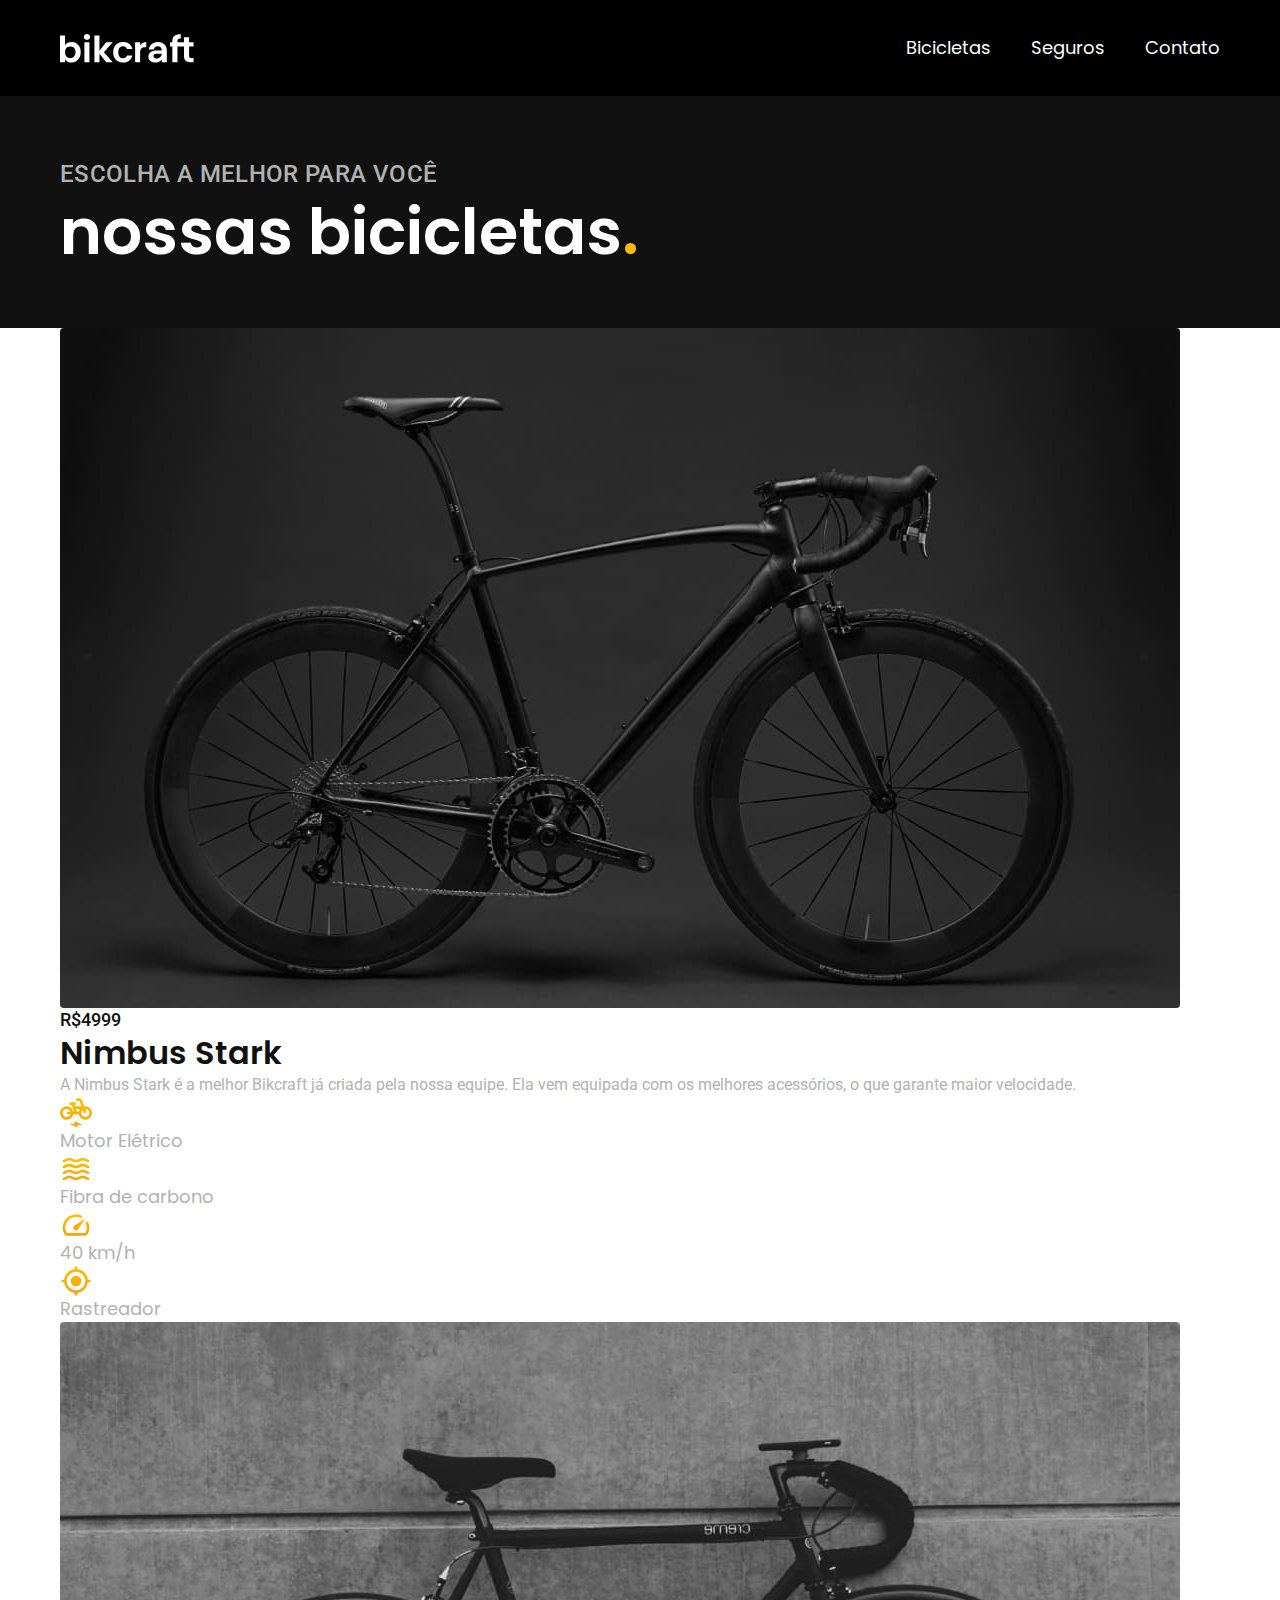
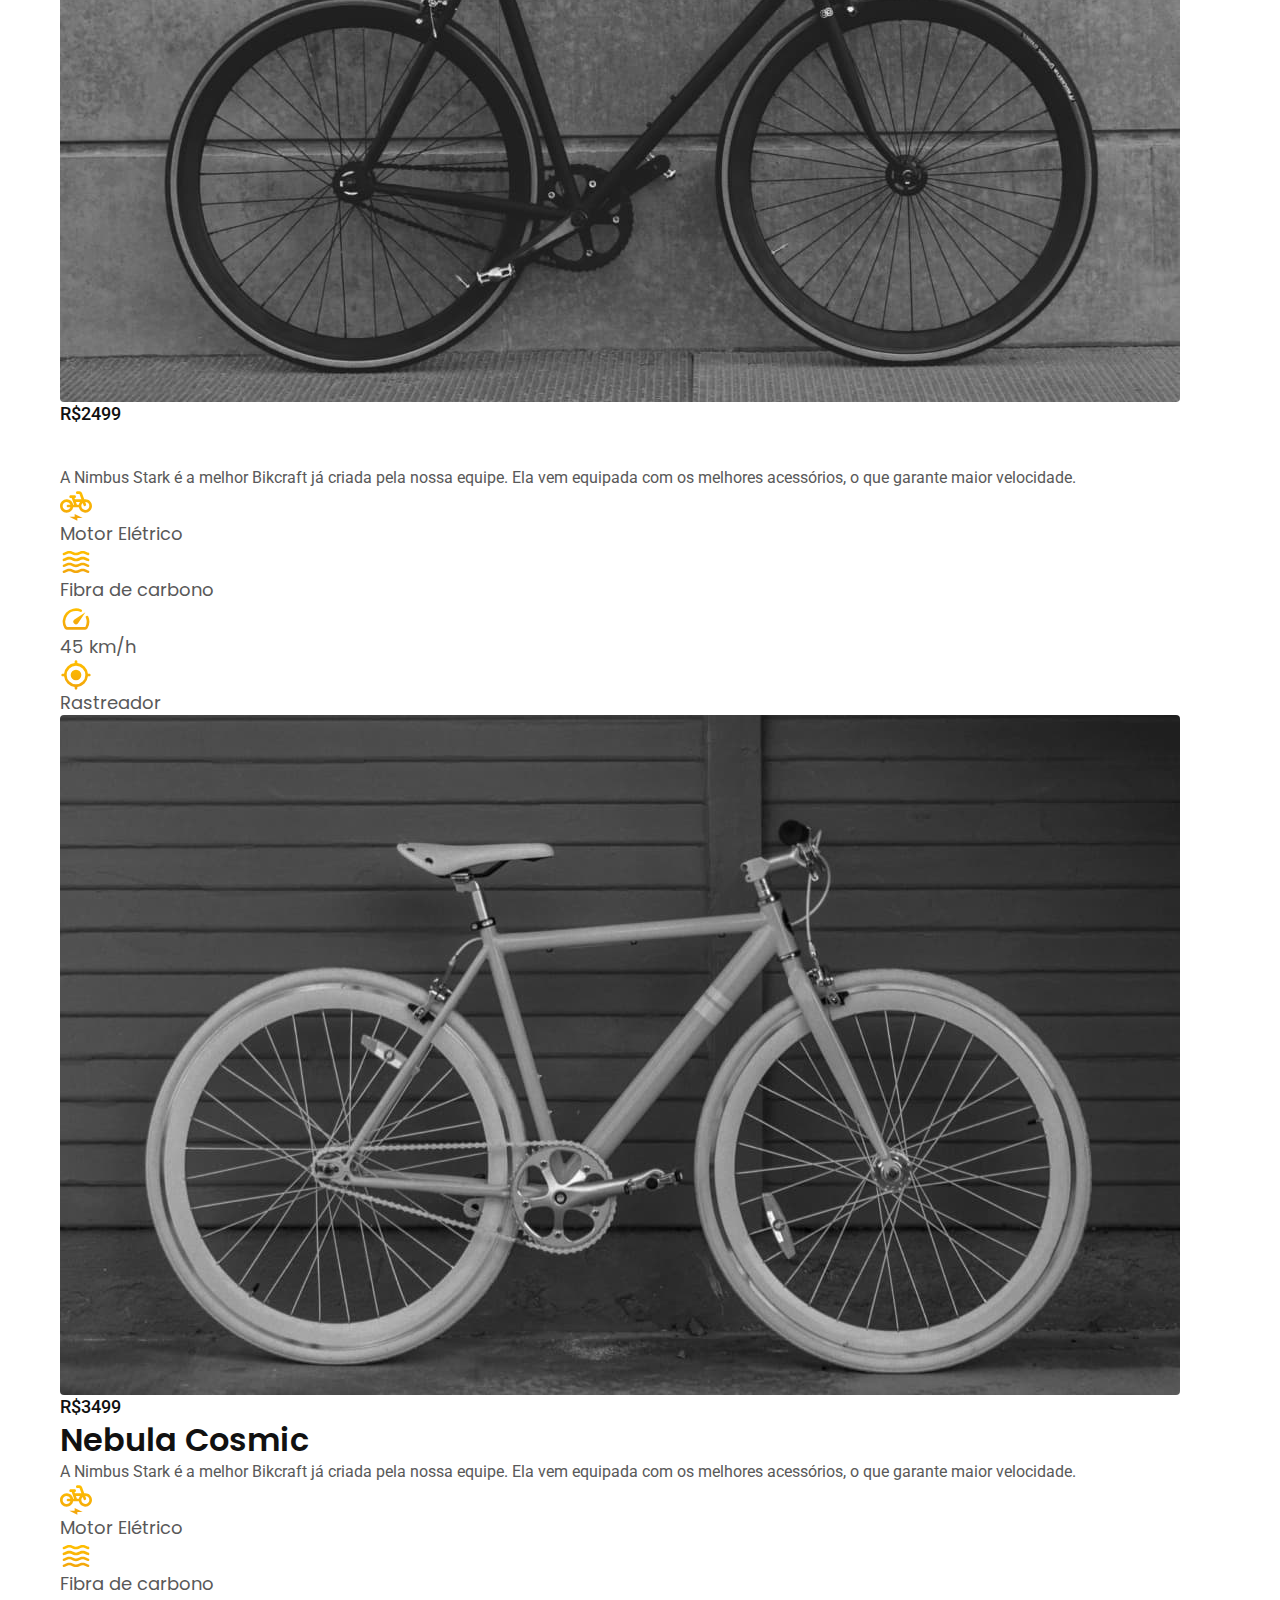
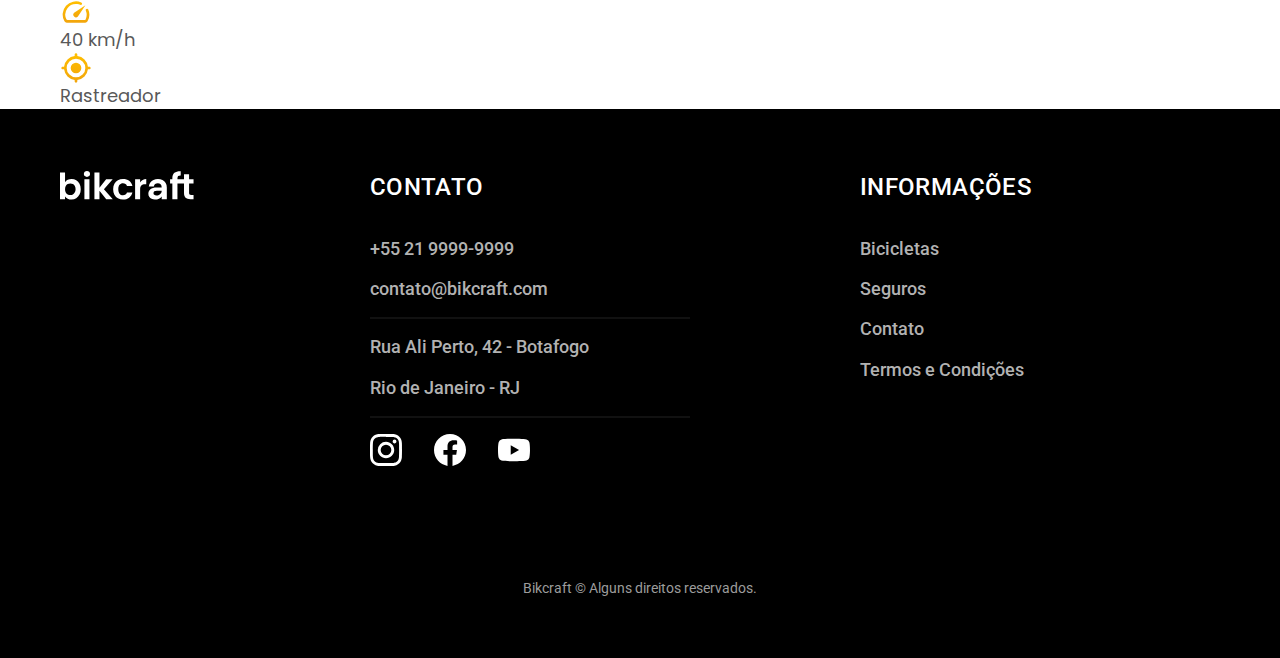
==== bicicletas.html @ c7140c01 "páginas de termos criadas" ====
<!DOCTYPE html>
<html lang="pt-br">

<head>
  <meta charset="UTF-8">
  <meta name="viewport" content="width=device-width, initial-scale=1.0">

  <title>Bicicletas | Bikcraft</title>
  <meta name="description" content="Bicicletas.">

  <link rel="stylesheet" href="./css/style.css">

  <link rel="preconnect" href="https://fonts.googleapis.com">
  <link rel="preconnect" href="https://fonts.gstatic.com" crossorigin>
  <link href="https://fonts.googleapis.com/css2?family=Merriweather:ital,wght@1,900&family=Poppins:wght@400;600&family=Roboto:wght@500&display=swap" rel="stylesheet">
</head>

<body id="bicicletas">
  <header class="header-bg">
    <div class="header container">
      <a href="./">
        <img src="./img/bikcraft.svg" alt="Bikcraft">
      </a>

      <nav aria-label="primaria">
        <ul class="header-menu font-1-m cor-0">
          <li><a href="./bicicletas.html">Bicicletas</a></li>
          <li><a href="./seguros.html">Seguros</a></li>
          <li><a href="./contato.html">Contato</a></li>
        </ul>
      </nav>
    </div>
  </header>
  <main>
    <div class="titulo-bg">
      <div class="titulo container">
        <p class="font-2-l-b cor-5">Escolha a melhor para você</p>
        <H1 class="font-1-xxl cor-0 ">nossas bicicletas<span class="cor-p1">.</span></H1>
      </div>
    </div>

    <div class="bicicletas-bg">
      <div class="bicicleta container">
        <div class="bicicletas-imagem">
          <img src="./img/bicicletas/nimbus.jpg" alt="bicicleta-preta">
          <span class="font-2-m" cor-0>R$4999</span>
        </div>
        <div class="bicicletas-conteudo">
          <h2 class="font-1-xl">Nimbus Stark</h2>
          <p class="font-2-s cor-5">A Nimbus Stark é a melhor Bikcraft já criada pela nossa equipe. Ela vem equipada com os melhores acessórios, o que garante maior velocidade.</p>
          <ul class="font-1-m cor-5">
            <li>
              <img src="./img/icones/eletrica.svg" alt="">
              Motor Elétrico
            </li>
            <li>
              <img src="./img/icones/carbono.svg" alt="">
              Fibra de carbono
            </li>
            <li>
              <img src="./img/icones/velocidade.svg" alt="">
              40 km/h
            </li>
            <li>
              <img src="./img/icones/rastreador.svg" alt="">
              Rastreador
            </li>
          </ul>
        </div>
      </div>

    </div>

    <div class="bicicletas-bg">
      <div class="bicicleta container">
        <div class="bicicletas-imagem">
          <img src="./img/bicicletas/magic.jpg" alt="bicicleta-preta">
          <span class="font-2-m" cor-0>R$2499</span>
        </div>
        <div class="bicicletas-conteudo">
          <h2 class="font-1-xl cor-0">Magic Might</h2>
          <p class="font-2-s cor-8">A Nimbus Stark é a melhor Bikcraft já criada pela nossa equipe. Ela vem equipada com os melhores acessórios, o que garante maior velocidade.</p>
          <ul class="font-1-m cor-8">
            <li>
              <img src="./img/icones/eletrica.svg" alt="">
              Motor Elétrico
            </li>
            <li>
              <img src="./img/icones/carbono.svg" alt="">
              Fibra de carbono
            </li>
            <li>
              <img src="./img/icones/velocidade.svg" alt="">
              45 km/h
            </li>
            <li>
              <img src="./img/icones/rastreador.svg" alt="">
              Rastreador
            </li>
          </ul>
        </div>
      </div>

    </div>

    <div class="bicicletas-bg">
      <div class="bicicleta container">
        <div class="bicicletas-imagem">
          <img src="./img/bicicletas/nebula.jpg" alt="bicicleta-preta">
          <span class="font-2-m" cor-0>R$3499</span>
        </div>
        <div class="bicicletas-conteudo">
          <h2 class="font-1-xl">Nebula Cosmic</h2>
          <p class="font-2-s cor-8">A Nimbus Stark é a melhor Bikcraft já criada pela nossa equipe. Ela vem equipada com os melhores acessórios, o que garante maior velocidade.</p>
          <ul class="font-1-m cor-8">
            <li>
              <img src="./img/icones/eletrica.svg" alt="">
              Motor Elétrico
            </li>
            <li>
              <img src="./img/icones/carbono.svg" alt="">
              Fibra de carbono
            </li>
            <li>
              <img src="./img/icones/velocidade.svg" alt="">
              40 km/h
            </li>
            <li>
              <img src="./img/icones/rastreador.svg" alt="">
              Rastreador
            </li>
          </ul>
        </div>
      </div>

    </div>


  </main>

  <footer class="footer-bg">
    <div class="footer container">
      <img src="./img/bikcraft.svg" alt="Bikcraft">

      <div class="footer-contato">
        <h3 class="font-2-l-b cor-0">Contato</h3>
        <ul class="font-2-m cor-5">
          <li><a href="tel:+552199999999">+55 21 9999-9999</a></li>
          <li><a href="mailto:contato@bikcraft.com">contato@bikcraft.com</a></li>
          <li>Rua Ali Perto, 42 - Botafogo</li>
          <li>Rio de Janeiro - RJ</li>
          <div class="footer-redes">
            <a href="./">
              <img src="./img/redes/instagram.svg" alt="Instagram">
            </a>
            <a href="./">
              <img src="./img/redes/facebook.svg" alt="Facebook">
            </a>
            <a href="./">
              <img src="./img/redes/youtube.svg" alt="Youtube">
            </a>
          </div>
      </div>

      <div class="footer-informacoes">
        <h3 class="font-2-l-b cor-0">Informações</h3>
        <nav>
          <ul class="font-2-m cor-5">
            <li><a href="./bicicletas.html">Bicicletas</a></li>
            <li><a href="./seguros.html">Seguros</a></li>
            <li><a href="./contato.html">Contato</a></li>
            <li><a href="./termos.html">Termos e Condições</a></li>
          </ul>
        </nav>
      </div>
      </ul>
      <p class="footer-copy font-2-xs cor-6">Bikcraft © Alguns direitos reservados.</p>

    </div>
  </footer>
</body>

</html>
---- css/style.css ----
@import "./global/global.css";
@import "./utilidades/tipografia.css";
@import "./utilidades/cores.css";

@import "./global/header.css";
@import "./global/footer.css";

/* Utilidades */
@import "./utilidades/componentes.css";

/* Home */
@import "./home/introducao.css";
@import "./home/tecnologia.css";
@import "./home/parceiros.css";
@import "./home/depoimento.css";

/* Bicicletas */
@import "./bicicletas/bicicletas-lista.css";

/* Seguros */
@import "./home/seguros.css";

/* Termos */
@import "./temos/termos.css";
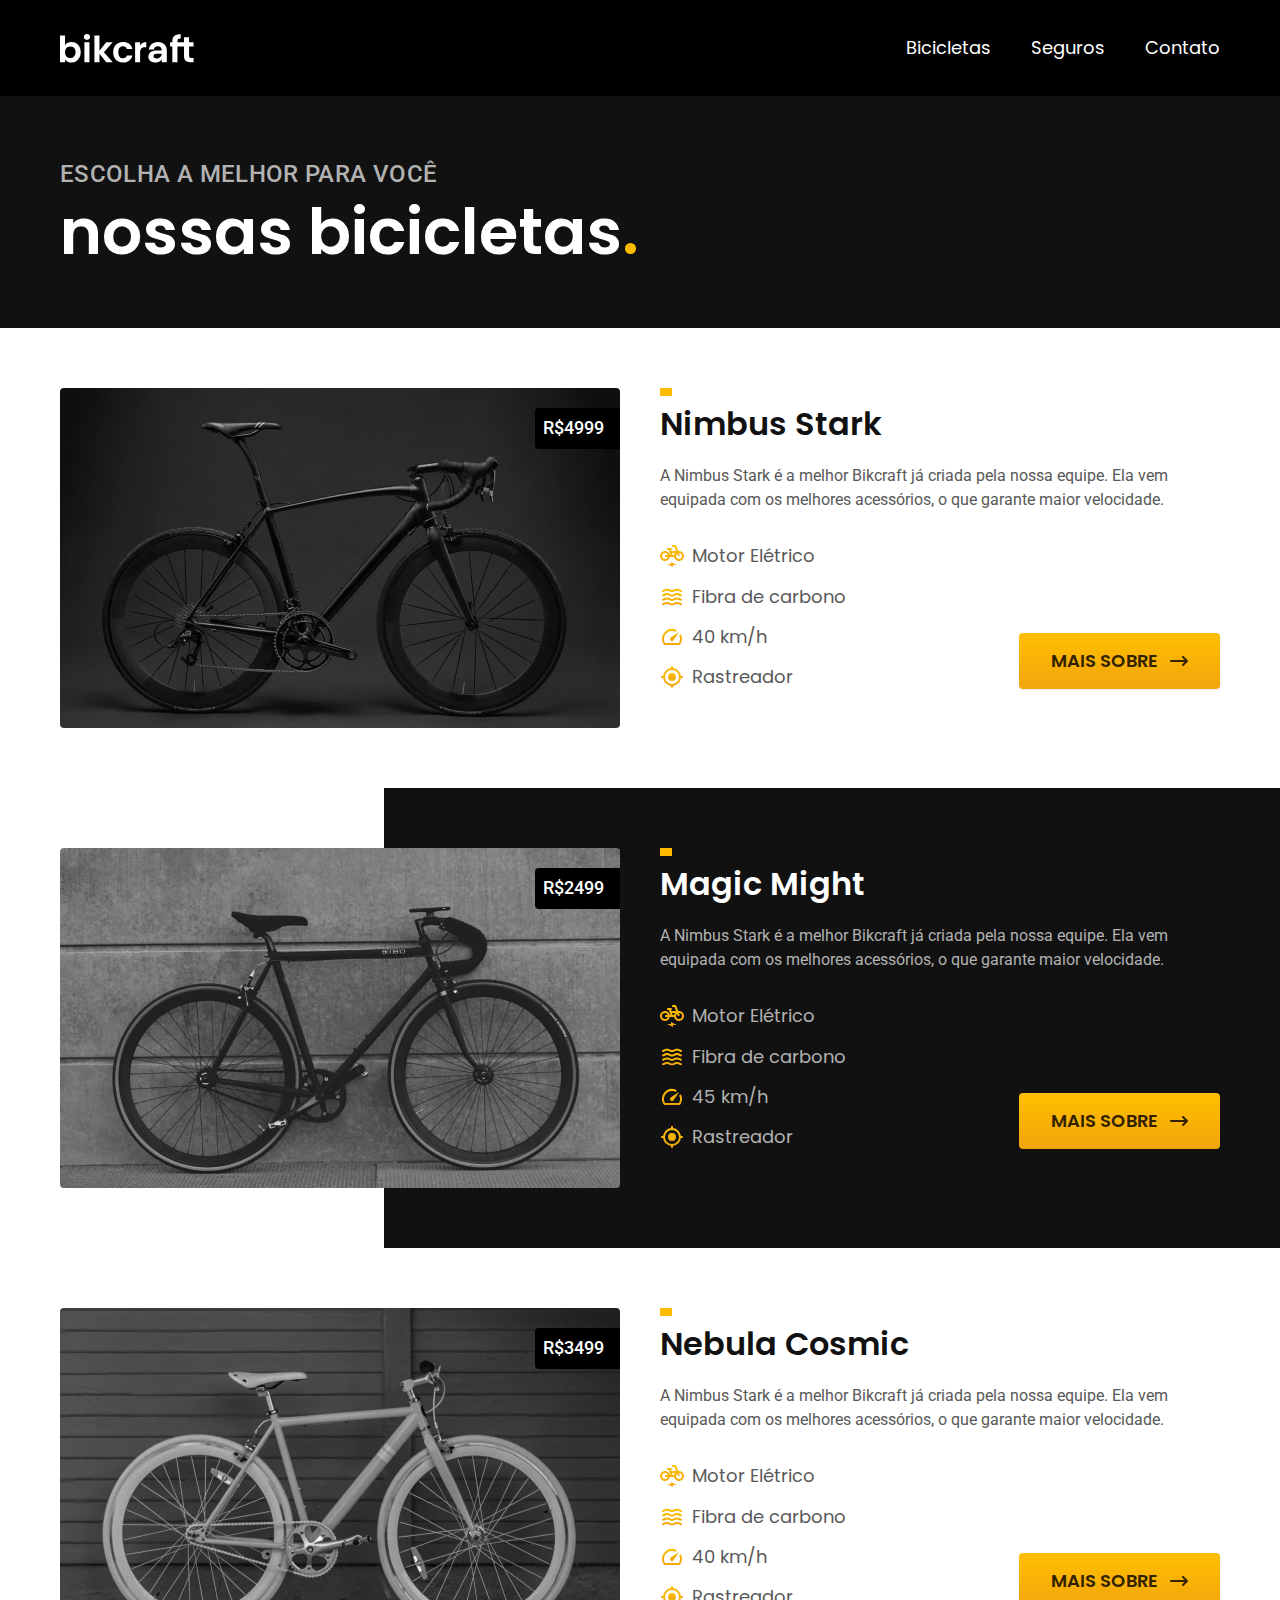
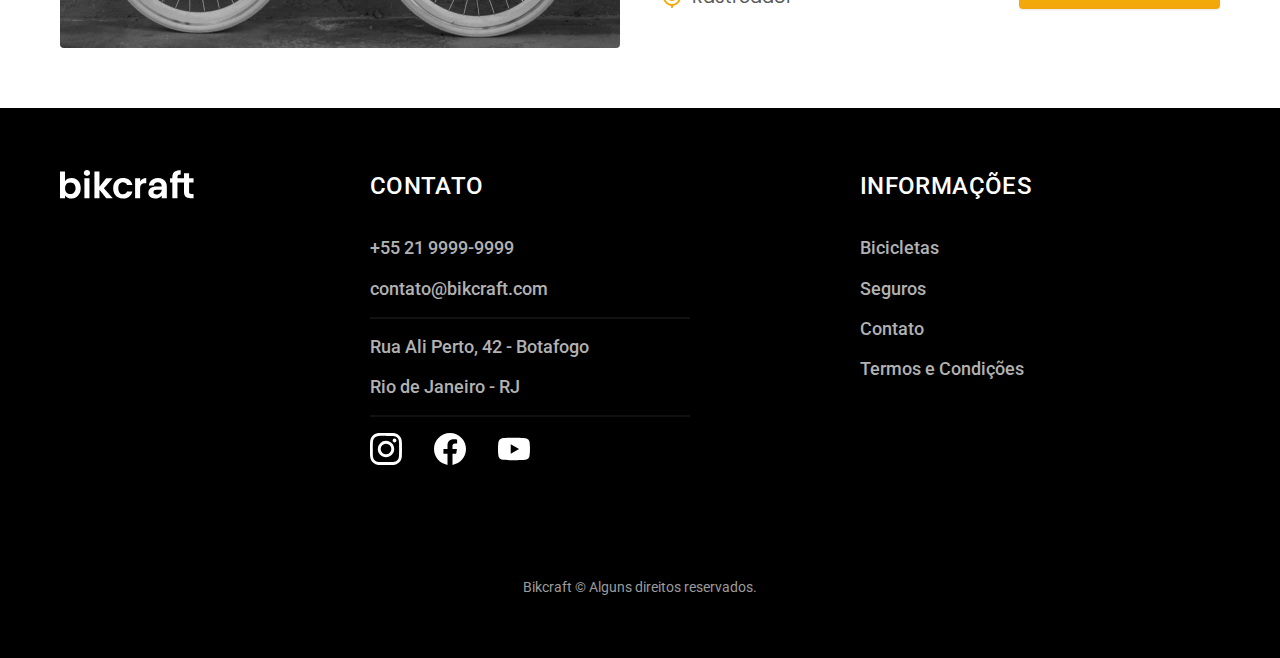
==== commit a07ed844: "criado páginas bicicletas, contato, seguros" ====
--- a/bicicletas.html
+++ b/bicicletas.html
@@ -39,48 +39,48 @@
       </div>
     </div>
 
-    <div class="bicicletas-bg">
-      <div class="bicicleta container">
-        <div class="bicicletas-imagem">
-          <img src="./img/bicicletas/nimbus.jpg" alt="bicicleta-preta">
-          <span class="font-2-m" cor-0>R$4999</span>
-        </div>
-        <div class="bicicletas-conteudo">
-          <h2 class="font-1-xl">Nimbus Stark</h2>
-          <p class="font-2-s cor-5">A Nimbus Stark é a melhor Bikcraft já criada pela nossa equipe. Ela vem equipada com os melhores acessórios, o que garante maior velocidade.</p>
-          <ul class="font-1-m cor-5">
-            <li>
-              <img src="./img/icones/eletrica.svg" alt="">
-              Motor Elétrico
-            </li>
-            <li>
-              <img src="./img/icones/carbono.svg" alt="">
-              Fibra de carbono
-            </li>
-            <li>
-              <img src="./img/icones/velocidade.svg" alt="">
-              40 km/h
-            </li>
-            <li>
-              <img src="./img/icones/rastreador.svg" alt="">
-              Rastreador
-            </li>
-          </ul>
-        </div>
+    <!--Nimbus-->
+    <div class="bicicletas container">
+      <div class="bicicletas-imagem">
+        <img src="./img/bicicletas/nimbus.jpg" alt="bicicleta-preta">
+        <span class="font-2-m cor-0">R$4999</span>
       </div>
-
+      <div class="bicicletas-conteudo">
+        <h2 class="font-1-xl">Nimbus Stark</h2>
+        <p class="font-2-s cor-8">A Nimbus Stark é a melhor Bikcraft já criada pela nossa equipe. Ela vem equipada com os melhores acessórios, o que garante maior velocidade.</p>
+        <ul class="font-1-m cor-8">
+          <li>
+            <img src="./img/icones/eletrica.svg" alt="">
+            Motor Elétrico
+          </li>
+          <li>
+            <img src="./img/icones/carbono.svg" alt="">
+            Fibra de carbono
+          </li>
+          <li>
+            <img src="./img/icones/velocidade.svg" alt="">
+            40 km/h
+          </li>
+          <li>
+            <img src="./img/icones/rastreador.svg" alt="">
+            Rastreador
+          </li>
+        </ul>
+        <a class="botao seta" href="./bicicletas/nimbus.html">Mais Sobre</a>
+      </div>
     </div>
 
+    <!--Magic-->
     <div class="bicicletas-bg">
-      <div class="bicicleta container">
+      <div class="bicicletas container">
         <div class="bicicletas-imagem">
           <img src="./img/bicicletas/magic.jpg" alt="bicicleta-preta">
-          <span class="font-2-m" cor-0>R$2499</span>
+          <span class="font-2-m cor-0">R$2499</span>
         </div>
         <div class="bicicletas-conteudo">
           <h2 class="font-1-xl cor-0">Magic Might</h2>
-          <p class="font-2-s cor-8">A Nimbus Stark é a melhor Bikcraft já criada pela nossa equipe. Ela vem equipada com os melhores acessórios, o que garante maior velocidade.</p>
-          <ul class="font-1-m cor-8">
+          <p class="font-2-s cor-5">A Nimbus Stark é a melhor Bikcraft já criada pela nossa equipe. Ela vem equipada com os melhores acessórios, o que garante maior velocidade.</p>
+          <ul class="font-1-m cor-5">
             <li>
               <img src="./img/icones/eletrica.svg" alt="">
               Motor Elétrico
@@ -98,44 +98,42 @@
               Rastreador
             </li>
           </ul>
+          <a class="botao seta" href="./bicicletas/magic.html">Mais Sobre</a>
         </div>
       </div>
 
     </div>
 
-    <div class="bicicletas-bg">
-      <div class="bicicleta container">
-        <div class="bicicletas-imagem">
-          <img src="./img/bicicletas/nebula.jpg" alt="bicicleta-preta">
-          <span class="font-2-m" cor-0>R$3499</span>
-        </div>
-        <div class="bicicletas-conteudo">
-          <h2 class="font-1-xl">Nebula Cosmic</h2>
-          <p class="font-2-s cor-8">A Nimbus Stark é a melhor Bikcraft já criada pela nossa equipe. Ela vem equipada com os melhores acessórios, o que garante maior velocidade.</p>
-          <ul class="font-1-m cor-8">
-            <li>
-              <img src="./img/icones/eletrica.svg" alt="">
-              Motor Elétrico
-            </li>
-            <li>
-              <img src="./img/icones/carbono.svg" alt="">
-              Fibra de carbono
-            </li>
-            <li>
-              <img src="./img/icones/velocidade.svg" alt="">
-              40 km/h
-            </li>
-            <li>
-              <img src="./img/icones/rastreador.svg" alt="">
-              Rastreador
-            </li>
-          </ul>
-        </div>
+    <!--Nebula-->
+    <div class="bicicletas container">
+      <div class="bicicletas-imagem">
+        <img src="./img/bicicletas/nebula.jpg" alt="bicicleta-preta">
+        <span class="font-2-m cor-0">R$3499</span>
       </div>
-
+      <div class="bicicletas-conteudo">
+        <h2 class="font-1-xl">Nebula Cosmic</h2>
+        <p class="font-2-s cor-8">A Nimbus Stark é a melhor Bikcraft já criada pela nossa equipe. Ela vem equipada com os melhores acessórios, o que garante maior velocidade.</p>
+        <ul class="font-1-m cor-8">
+          <li>
+            <img src="./img/icones/eletrica.svg" alt="">
+            Motor Elétrico
+          </li>
+          <li>
+            <img src="./img/icones/carbono.svg" alt="">
+            Fibra de carbono
+          </li>
+          <li>
+            <img src="./img/icones/velocidade.svg" alt="">
+            40 km/h
+          </li>
+          <li>
+            <img src="./img/icones/rastreador.svg" alt="">
+            Rastreador
+          </li>
+        </ul>
+        <a class="botao seta" href="./bicicletas/nebula.html">Mais Sobre</a>
+      </div>
     </div>
-
-
   </main>
 
   <footer class="footer-bg">
--- a/css/style.css
+++ b/css/style.css
@@ -7,6 +7,7 @@
 
 /* Utilidades */
 @import "./utilidades/componentes.css";
+@import "./utilidades/formulario.css";
 
 /* Home */
 @import "./home/introducao.css";
@@ -16,9 +17,20 @@
 
 /* Bicicletas */
 @import "./bicicletas/bicicletas-lista.css";
+@import "./bicicletas/bicicletas.css";
+
+/* Bicicleta */
+@import "./bicicleta/bicicleta.css";
+@import "./bicicleta/seguro.css";
 
 /* Seguros */
-@import "./home/seguros.css";
+@import "./seguros/seguros.css";
+@import "./seguros/vantagens.css";
+@import "./seguros/perguntas.css";
+
+/* Contato */
+@import "./contato/contato.css";
+@import "./contato/lojas.css";
 
 /* Termos */
 @import "./temos/termos.css";
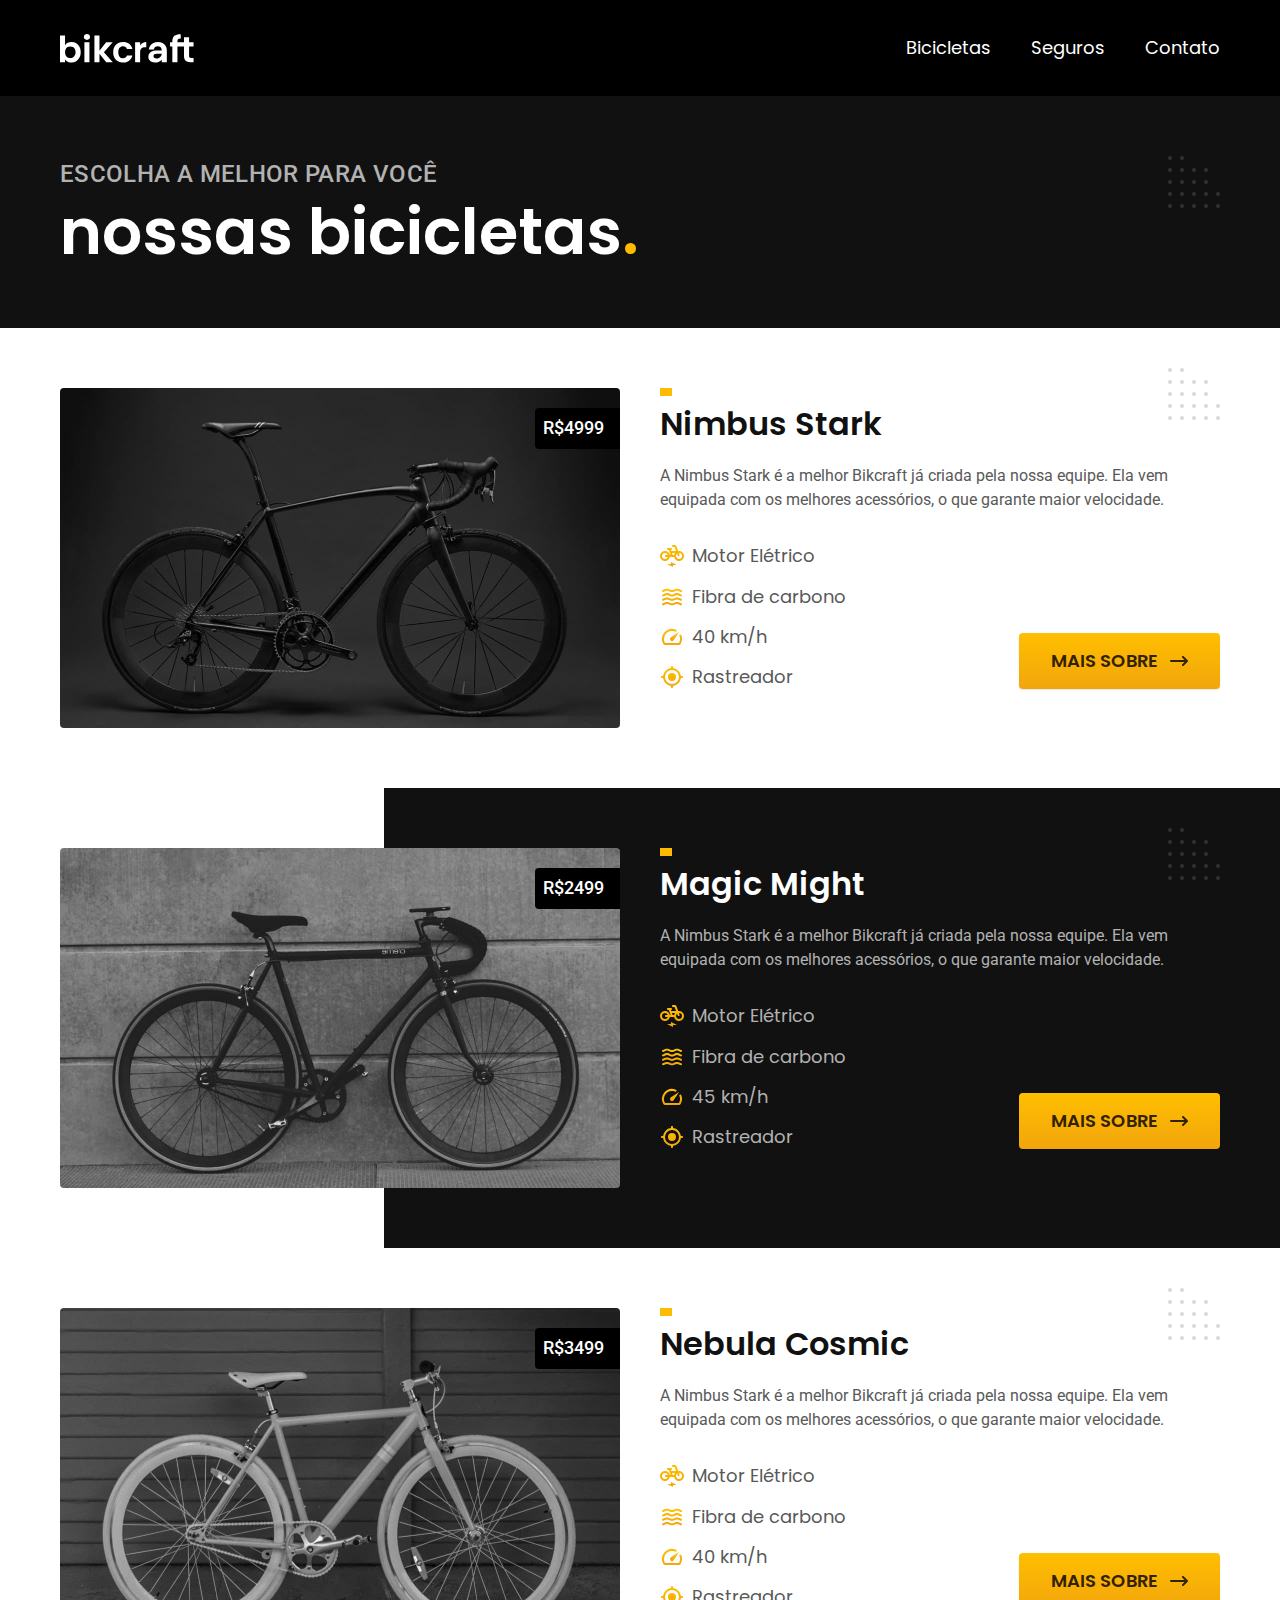
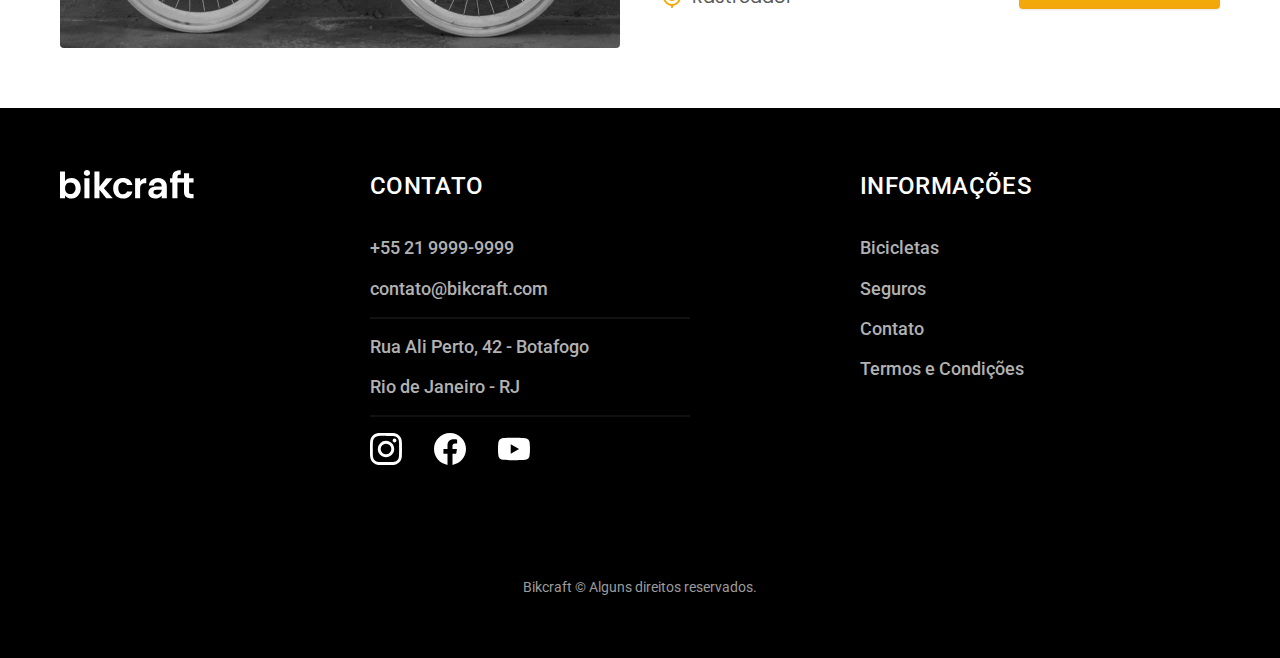
==== commit 027d1703: "finalzando site" ====
--- a/bicicletas.html
+++ b/bicicletas.html
@@ -8,6 +8,7 @@
   <title>Bicicletas | Bikcraft</title>
   <meta name="description" content="Bicicletas.">
 
+  <link rel="preload" href="./css/style.css" as="style">
   <link rel="stylesheet" href="./css/style.css">
 
   <link rel="preconnect" href="https://fonts.googleapis.com">
--- a/css/style.css
+++ b/css/style.css
@@ -34,3 +34,6 @@
 
 /* Termos */
 @import "./temos/termos.css";
+
+/* Orçamentos */
+@import "./orcamento/orcamento.css";
--- a/css/style.css
+++ b/css/style.css
@@ -34,3 +34,6 @@
 
 /* Termos */
 @import "./temos/termos.css";
+
+/* Orçamentos */
+@import "./orcamento/orcamento.css";
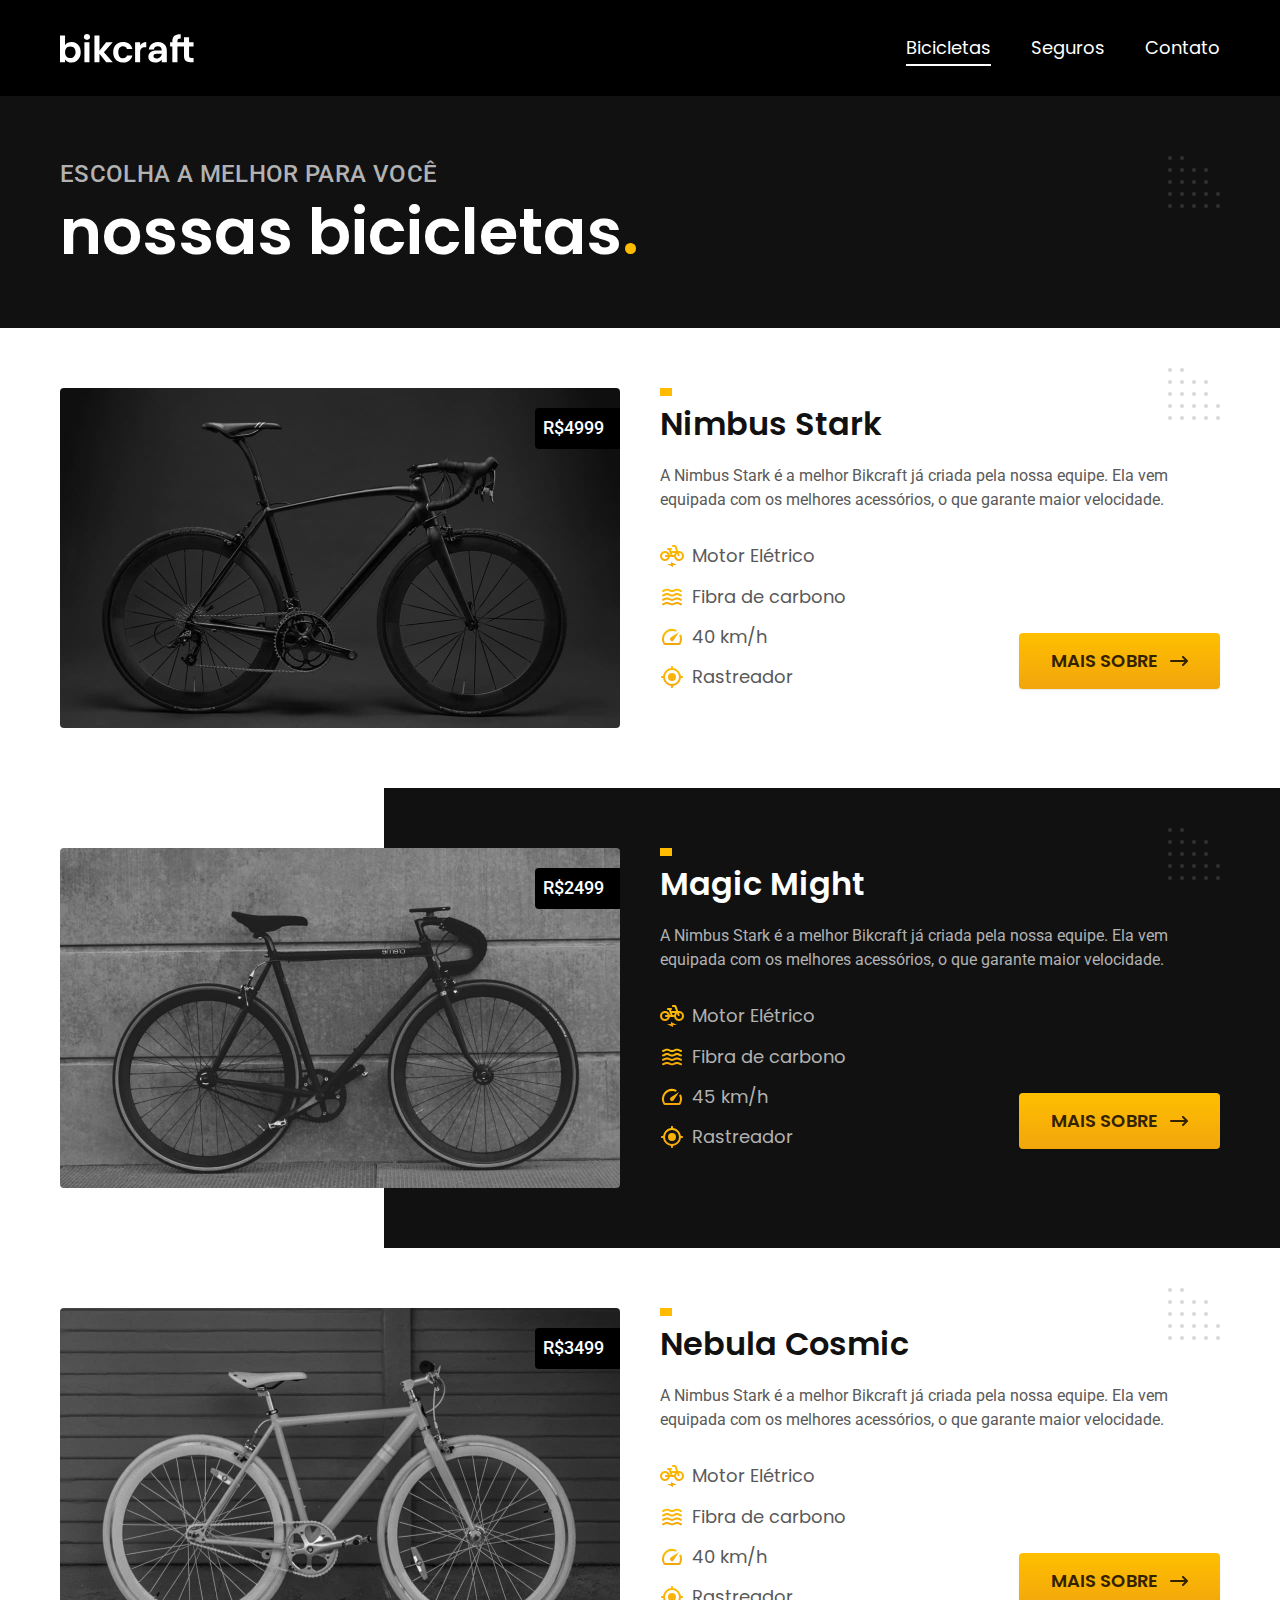
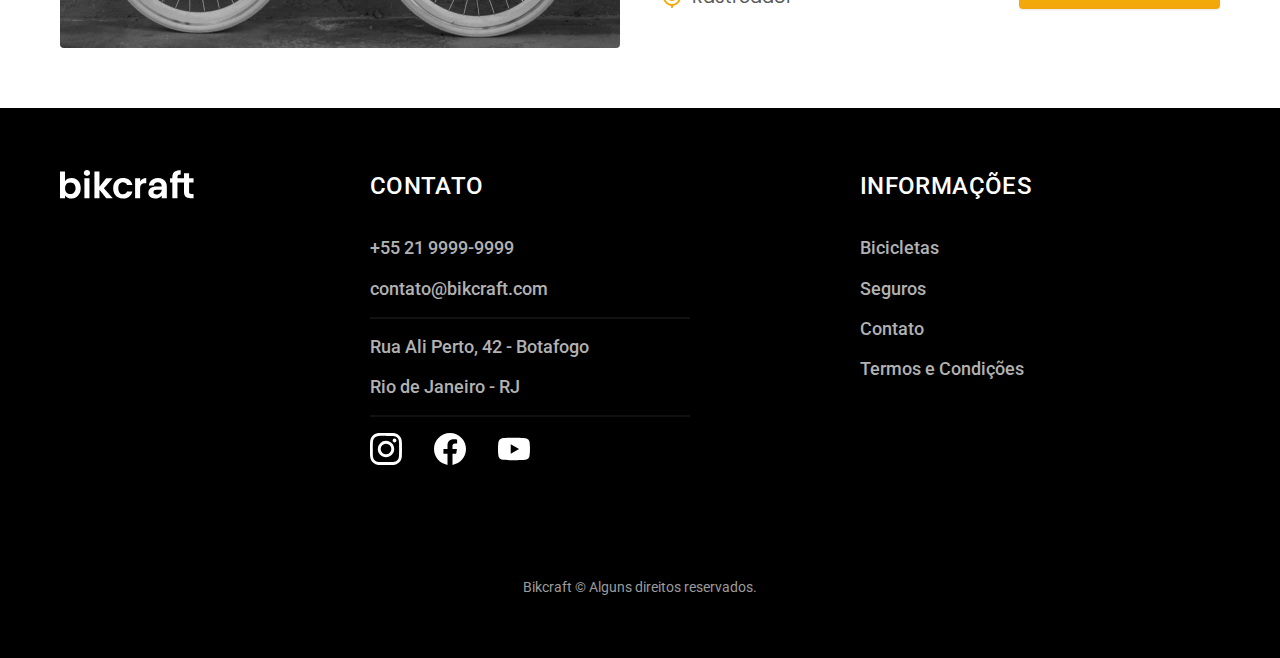
==== commit 594c14ab: "atualização 29/10/2022" ====
--- a/bicicletas.html
+++ b/bicicletas.html
@@ -14,6 +14,7 @@
   <link rel="preconnect" href="https://fonts.googleapis.com">
   <link rel="preconnect" href="https://fonts.gstatic.com" crossorigin>
   <link href="https://fonts.googleapis.com/css2?family=Merriweather:ital,wght@1,900&family=Poppins:wght@400;600&family=Roboto:wght@500&display=swap" rel="stylesheet">
+  <Script>document.documentElement.classList.add('js');</Script>
 </head>
 
 <body id="bicicletas">
@@ -177,6 +178,7 @@
 
     </div>
   </footer>
+  <script src="./js/script.js"></script>
 </body>
 
 </html>--- a/css/style.css
+++ b/css/style.css
@@ -1,6 +1,7 @@
 @import "./global/global.css";
 @import "./utilidades/tipografia.css";
 @import "./utilidades/cores.css";
+@import "./utilidades/animacao.css";
 
 @import "./global/header.css";
 @import "./global/footer.css";
--- a/css/style.css
+++ b/css/style.css
@@ -1,6 +1,7 @@
 @import "./global/global.css";
 @import "./utilidades/tipografia.css";
 @import "./utilidades/cores.css";
+@import "./utilidades/animacao.css";
 
 @import "./global/header.css";
 @import "./global/footer.css";
